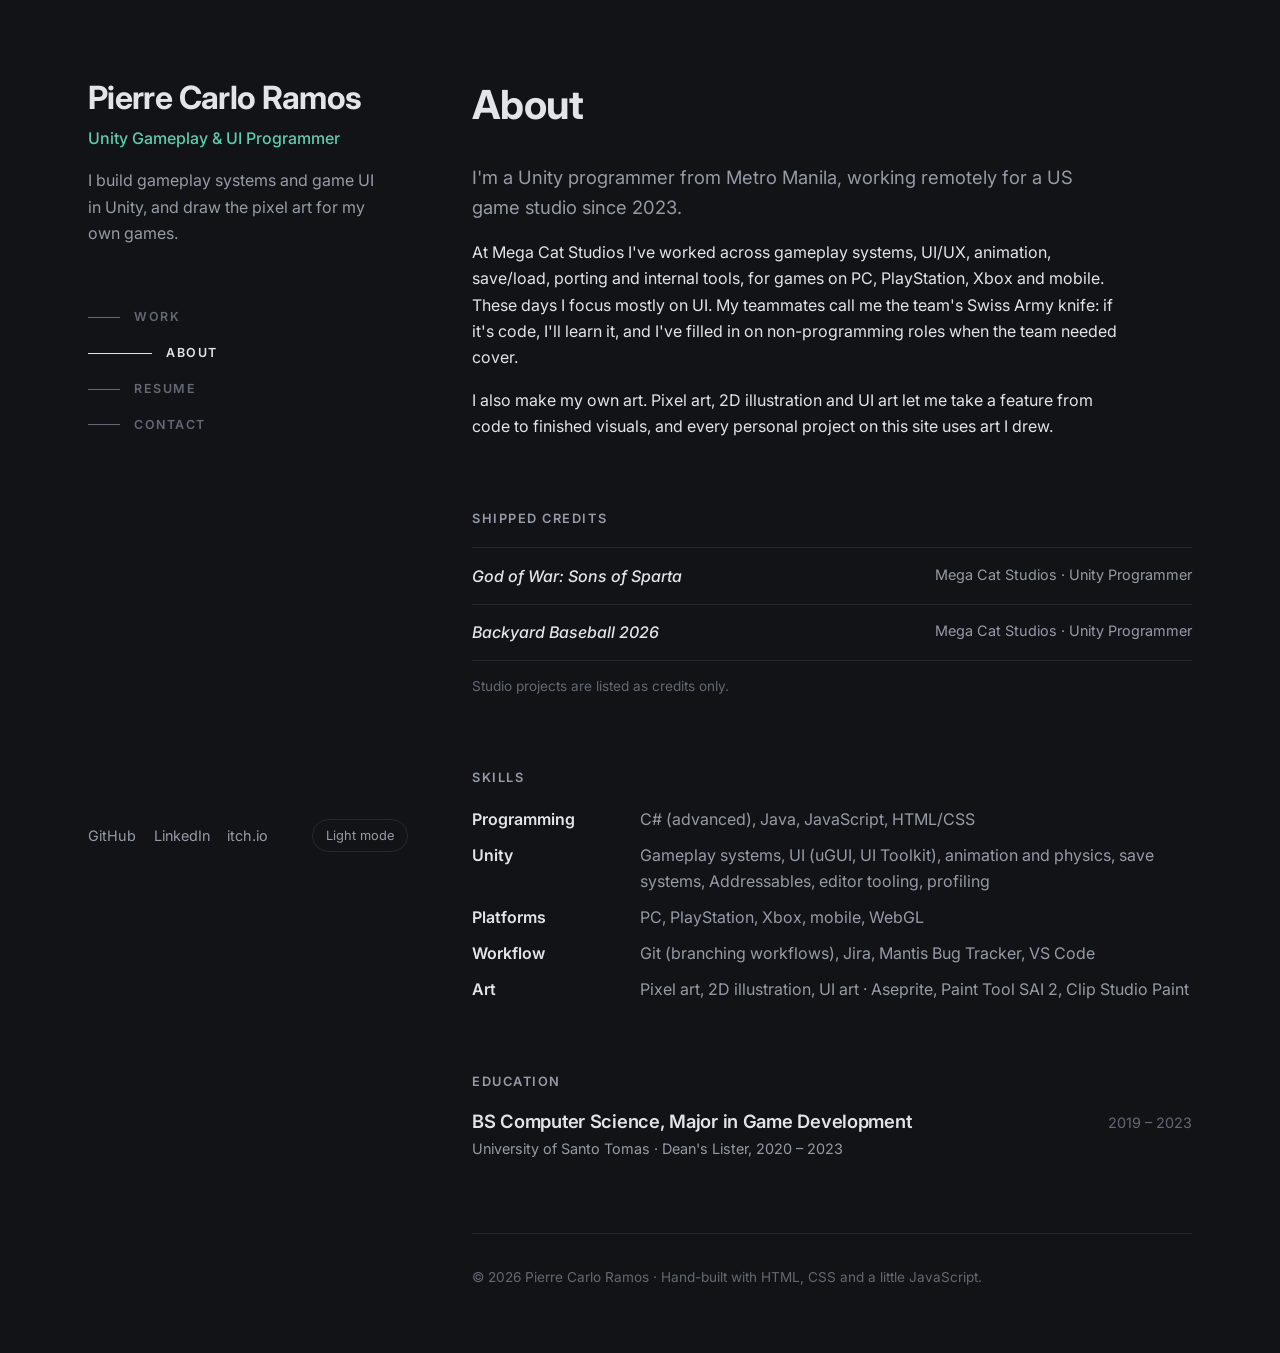
==== docs/about.html @ 0b3409e5 "Add Portfolio Site - Added Portfolio Site:     - Added pages:         - Home with intro, selected pr" ====
<!doctype html>
<html lang="en" data-theme="dark">
<head>
  <meta charset="utf-8">
  <meta name="viewport" content="width=device-width, initial-scale=1">
  <title>About · Pierre Carlo Ramos</title>
  <meta name="description" content="About Pierre Carlo Ramos: Unity programmer, shipped credits, skills and education.">
  <link rel="canonical" href="https://pierreramos.github.io/about.html">
  <meta property="og:title" content="About · Pierre Carlo Ramos">
  <meta property="og:description" content="About Pierre Carlo Ramos: Unity programmer, shipped credits, skills and education.">
  <meta property="og:type" content="website">
  <meta property="og:url" content="https://pierreramos.github.io/about.html">
  <link rel="icon" href="data:image/svg+xml,%3Csvg xmlns='http://www.w3.org/2000/svg' viewBox='0 0 32 32'%3E%3Crect width='32' height='32' rx='7' fill='%2312161c'/%3E%3Ctext x='16' y='22' font-family='Arial' font-weight='700' font-size='15' fill='%235fd0a8' text-anchor='middle'%3EPR%3C/text%3E%3C/svg%3E">
  <link rel="preconnect" href="https://fonts.googleapis.com">
  <link rel="preconnect" href="https://fonts.gstatic.com" crossorigin>
  <link rel="stylesheet" href="https://fonts.googleapis.com/css2?family=Inter:wght@400;500;600;700&display=swap">
  <link rel="stylesheet" href="css/style.css">
  <script>try { if (localStorage.getItem("theme") === "light") document.documentElement.dataset.theme = "light"; } catch (e) {}</script>
</head>
<body data-section="about.html">
<a class="skip-link" href="#content">Skip to content</a>
<div class="layout">
  <header class="sidebar">
    <a class="name" href="index.html">Pierre Carlo Ramos</a>
    <p class="role">Unity Gameplay &amp; UI Programmer</p>
    <p class="tagline">I build gameplay systems and game UI in Unity, and draw the pixel art for my own games.</p>
    <nav class="nav" aria-label="Main">
      <a href="index.html">Work</a>
      <a href="about.html">About</a>
      <a href="resume.html">Resume</a>
      <a href="contact.html">Contact</a>
    </nav>
    <div class="sidebar-footer">
      <ul class="social">
        <li><a href="https://github.com/PierreRamos">GitHub</a></li>
        <li><a href="https://www.linkedin.com/in/pierrecarloramos">LinkedIn</a></li>
        <li><a href="https://pierrymarbles.itch.io">itch.io</a></li>
      </ul>
      <button class="theme-toggle" type="button" aria-pressed="false">Light mode</button>
    </div>
  </header>
  <main id="content">
    <header class="page-head">
      <h1>About</h1>
    </header>
    <section class="prose" aria-label="Bio">
      <p class="lead">I'm a Unity programmer from Metro Manila, working remotely for a US game studio since 2023.</p>
      <p>At Mega Cat Studios I've worked across gameplay systems, UI/UX, animation, save/load, porting and internal
      tools, for games on PC, PlayStation, Xbox and mobile. These days I focus mostly on UI. My teammates call me the
      team's Swiss Army knife: if it's code, I'll learn it, and I've filled in on non-programming roles when the team
      needed cover.</p>
      <p>I also make my own art. Pixel art, 2D illustration and UI art let me take a feature from code to finished
      visuals, and every personal project on this site uses art I drew.</p>
    </section>
    <section aria-labelledby="credits">
      <h2 id="credits">Shipped credits</h2>
      <ul class="credits">
        <li><span class="title"><i>God of War: Sons of Sparta</i></span><span class="meta">Mega Cat Studios · Unity Programmer</span></li>
        <li><span class="title"><i>Backyard Baseball 2026</i></span><span class="meta">Mega Cat Studios · Unity Programmer</span></li>
      </ul>
      <p class="note">Studio projects are listed as credits only.</p>
    </section>
    <section aria-labelledby="skills">
      <h2 id="skills">Skills</h2>
      <dl class="skills">
        <dt>Programming</dt><dd>C# (advanced), Java, JavaScript, HTML/CSS</dd>
        <dt>Unity</dt><dd>Gameplay systems, UI (uGUI, UI Toolkit), animation and physics, save systems, Addressables, editor tooling, profiling</dd>
        <dt>Platforms</dt><dd>PC, PlayStation, Xbox, mobile, WebGL</dd>
        <dt>Workflow</dt><dd>Git (branching workflows), Jira, Mantis Bug Tracker, VS Code</dd>
        <dt>Art</dt><dd>Pixel art, 2D illustration, UI art · Aseprite, Paint Tool SAI 2, Clip Studio Paint</dd>
      </dl>
    </section>
    <section aria-labelledby="edu">
      <h2 id="edu">Education</h2>
      <div class="entry">
        <div class="entry-head"><h3>BS Computer Science, Major in Game Development</h3><span class="when">2019 – 2023</span></div>
        <p class="sub">University of Santo Tomas · Dean's Lister, 2020 – 2023</p>
      </div>
    </section>
    <footer class="site-footer">© 2026 Pierre Carlo Ramos · Hand-built with HTML, CSS and a little JavaScript.</footer>
  </main>
</div>
<script src="js/main.js"></script>
</body>
</html>
---- docs/css/style.css ----
:root {
  --bg: hsl(220 14% 8%);
  --surface: hsl(220 13% 12%);
  --surface-2: hsl(220 12% 16%);
  --text: hsl(220 15% 90%);
  --muted: hsl(220 9% 62%);
  --faint: hsl(220 8% 42%);
  --border: hsl(220 10% 100% / 0.09);
  --accent: hsl(162 52% 58%);
  --accent-soft: hsl(162 52% 58% / 0.12);
  --radius: 10px;
  --sidebar: 320px;
  color-scheme: dark;
}

:root[data-theme="light"] {
  --bg: hsl(40 20% 98%);
  --surface: hsl(40 14% 94%);
  --surface-2: hsl(40 10% 89%);
  --text: hsl(220 20% 14%);
  --muted: hsl(220 9% 38%);
  --faint: hsl(220 8% 55%);
  --border: hsl(220 20% 10% / 0.1);
  --accent: hsl(165 70% 28%);
  --accent-soft: hsl(165 70% 28% / 0.1);
  color-scheme: light;
}

* { box-sizing: border-box; }

html { scroll-behavior: smooth; }

body {
  margin: 0;
  background: var(--bg);
  color: var(--text);
  font: 16px/1.65 "Inter", system-ui, -apple-system, "Segoe UI", sans-serif;
  -webkit-font-smoothing: antialiased;
  transition: background-color 0.2s ease, color 0.2s ease;
}

a { color: inherit; text-decoration-color: var(--faint); text-underline-offset: 3px; }
a:hover { color: var(--accent); text-decoration-color: currentColor; }
a:focus-visible, button:focus-visible { outline: 2px solid var(--accent); outline-offset: 3px; border-radius: 4px; }

h1, h2, h3 { line-height: 1.25; letter-spacing: -0.015em; margin: 0; }
h1 { font-size: clamp(1.9rem, 4vw, 2.5rem); font-weight: 700; }
h2 { font-size: 0.8rem; font-weight: 600; letter-spacing: 0.12em; text-transform: uppercase; color: var(--muted); margin-bottom: 1.25rem; }
h3 { font-size: 1.15rem; font-weight: 600; }
p { margin: 0 0 1rem; }

.skip-link { position: absolute; left: -999px; top: 0; }
.skip-link:focus { left: 1rem; top: 1rem; background: var(--surface); padding: 0.5rem 1rem; z-index: 10; }

/* Layout */
.layout {
  display: grid;
  grid-template-columns: var(--sidebar) minmax(0, 1fr);
  gap: 4rem;
  max-width: 1200px;
  margin: 0 auto;
  padding: 0 3rem;
}

.sidebar {
  position: sticky;
  top: 0;
  height: 100vh;
  display: flex;
  flex-direction: column;
  padding: 5rem 0 3rem;
}

.sidebar .name { font-size: 2rem; font-weight: 700; letter-spacing: -0.02em; line-height: 1.15; text-decoration: none; }
.sidebar .name:hover { color: var(--text); }
.sidebar .role { color: var(--accent); font-weight: 500; margin: 0.5rem 0 1rem; }
.sidebar .tagline { color: var(--muted); max-width: 30ch; }

.nav { margin-top: 2.5rem; display: flex; flex-direction: column; gap: 0.35rem; }
.nav a {
  display: flex;
  align-items: center;
  gap: 0.9rem;
  width: max-content;
  color: var(--faint);
  font-size: 0.78rem;
  font-weight: 600;
  letter-spacing: 0.12em;
  text-transform: uppercase;
  text-decoration: none;
  padding: 0.3rem 0;
}
.nav a::before { content: ""; width: 2rem; height: 1px; background: currentColor; transition: width 0.2s ease; }
.nav a:hover, .nav a[aria-current="page"] { color: var(--text); }
.nav a:hover::before, .nav a[aria-current="page"]::before { width: 4rem; }

.sidebar-footer { margin-top: auto; display: flex; align-items: center; gap: 1.1rem; flex-wrap: wrap; }
.social { display: flex; gap: 1.1rem; list-style: none; margin: 0; padding: 0; font-size: 0.9rem; }
.social a { color: var(--muted); text-decoration: none; }
.social a:hover { color: var(--accent); }

.theme-toggle {
  margin-left: auto;
  background: none;
  border: 1px solid var(--border);
  color: var(--muted);
  border-radius: 999px;
  padding: 0.3rem 0.8rem;
  font: inherit;
  font-size: 0.8rem;
  cursor: pointer;
}
.theme-toggle:hover { color: var(--text); border-color: var(--faint); }

main { padding: 5rem 0 4rem; min-width: 0; }
main section { margin-bottom: 4.5rem; }

.lead { font-size: 1.15rem; color: var(--muted); max-width: 60ch; }
.lead strong { color: var(--text); font-weight: 500; }

/* Project rows */
.project-list { list-style: none; margin: 0; padding: 0; display: flex; flex-direction: column; gap: 0.5rem; }
.project-row {
  position: relative;
  display: grid;
  grid-template-columns: 200px minmax(0, 1fr);
  gap: 1.5rem;
  padding: 1.25rem;
  margin: 0 -1.25rem;
  border-radius: var(--radius);
  border: 1px solid transparent;
  transition: background-color 0.2s ease, border-color 0.2s ease;
}
.project-row:hover { background: var(--surface); border-color: var(--border); }
.project-row h3 a { text-decoration: none; }
.project-row h3 a::after { content: ""; position: absolute; inset: 0; border-radius: var(--radius); }
.project-row:hover h3 { color: var(--accent); }
.project-row p { color: var(--muted); font-size: 0.95rem; margin: 0.4rem 0 0.75rem; }
.project-row .kicker { font-size: 0.8rem; color: var(--faint); margin: 0 0 0.2rem; }

.tags { display: flex; flex-wrap: wrap; gap: 0.4rem; list-style: none; margin: 0; padding: 0; }
.tags li { font-size: 0.75rem; font-weight: 500; color: var(--accent); background: var(--accent-soft); padding: 0.2rem 0.65rem; border-radius: 999px; }

/* Screenshot slots: missing images fall back to a labelled placeholder (see js/main.js) */
.shot { margin: 0; aspect-ratio: 16 / 9; border-radius: 6px; overflow: hidden; background: var(--surface-2); border: 1px solid var(--border); }
.shot img { width: 100%; height: 100%; object-fit: cover; display: block; }
.shot.missing { display: flex; align-items: center; justify-content: center; text-align: center; padding: 0.5rem; }
.shot.missing img { display: none; }
.shot.missing::after { content: attr(data-file); color: var(--faint); font-size: 0.75rem; font-family: ui-monospace, Consolas, monospace; word-break: break-all; }
.project-row .shot { align-self: start; }

.gallery { display: grid; grid-template-columns: repeat(auto-fit, minmax(240px, 1fr)); gap: 1rem; }
.hero-shot { margin-bottom: 2.5rem; }

/* Credits */
.credits { list-style: none; margin: 0; padding: 0; border-top: 1px solid var(--border); }
.credits li { display: flex; justify-content: space-between; gap: 1rem; flex-wrap: wrap; padding: 0.9rem 0; border-bottom: 1px solid var(--border); }
.credits .title { font-weight: 500; }
.credits .meta { color: var(--muted); font-size: 0.9rem; }
.note { color: var(--faint); font-size: 0.85rem; margin-top: 0.9rem; }

/* Project pages */
.back { display: inline-block; color: var(--muted); font-size: 0.9rem; text-decoration: none; margin-bottom: 2rem; }
.back:hover { color: var(--accent); }
.page-head { margin-bottom: 2rem; }
.page-head .lead { margin-top: 0.75rem; }
.facts { display: grid; grid-template-columns: repeat(auto-fit, minmax(140px, 1fr)); gap: 1rem 2rem; margin: 0 0 2.5rem; padding: 1.25rem 0; border-block: 1px solid var(--border); }
.facts dt { font-size: 0.75rem; font-weight: 600; letter-spacing: 0.1em; text-transform: uppercase; color: var(--faint); }
.facts dd { margin: 0.2rem 0 0; }
.prose { max-width: 65ch; }
.prose ul { padding-left: 1.2rem; margin: 0 0 1rem; }
.prose li { margin-bottom: 0.4rem; }
.prose li::marker { color: var(--accent); }

.links { display: flex; flex-wrap: wrap; gap: 0.75rem; list-style: none; margin: 0; padding: 0; }
.button {
  display: inline-flex;
  align-items: center;
  gap: 0.4rem;
  padding: 0.55rem 1.1rem;
  border: 1px solid var(--border);
  border-radius: 999px;
  text-decoration: none;
  font-size: 0.9rem;
  font-weight: 500;
  transition: border-color 0.2s ease, color 0.2s ease, transform 0.2s ease;
}
.button:hover { border-color: var(--accent); transform: translateY(-1px); }
.button.primary { background: var(--accent); color: var(--bg); border-color: var(--accent); }
.button.primary:hover { color: var(--bg); filter: brightness(1.08); }

/* Skills, resume, contact */
.skills { display: grid; grid-template-columns: 9rem minmax(0, 1fr); gap: 0.6rem 1.5rem; margin: 0; }
.skills dt { font-weight: 600; }
.skills dd { margin: 0; color: var(--muted); }

.entry { margin-bottom: 2rem; }
.entry-head { display: flex; justify-content: space-between; align-items: baseline; gap: 1rem; flex-wrap: wrap; }
.entry-head .when { color: var(--faint); font-size: 0.9rem; white-space: nowrap; }
.entry .sub { color: var(--muted); font-size: 0.9rem; margin: 0.15rem 0 0.5rem; }
.entry ul { padding-left: 1.2rem; margin: 0.5rem 0 0; color: var(--muted); }
.entry li { margin-bottom: 0.35rem; }
.entry li::marker { color: var(--accent); }

.contact-list { list-style: none; margin: 0 0 2rem; padding: 0; border-top: 1px solid var(--border); }
.contact-list li { display: grid; grid-template-columns: 8rem minmax(0, 1fr); gap: 1rem; padding: 1rem 0; border-bottom: 1px solid var(--border); }
.contact-list .label { color: var(--faint); font-size: 0.85rem; font-weight: 600; letter-spacing: 0.08em; text-transform: uppercase; }
.contact-list a { overflow-wrap: anywhere; }

.site-footer { color: var(--faint); font-size: 0.85rem; padding-top: 2rem; border-top: 1px solid var(--border); }

/* Phones and small tablets: sidebar becomes a header */
@media (max-width: 900px) {
  .layout { grid-template-columns: minmax(0, 1fr); gap: 0; padding: 0 1rem; }
  .sidebar { position: static; height: auto; padding: 3rem 0 1rem; }
  .nav { flex-direction: row; flex-wrap: wrap; gap: 0.5rem 1.25rem; margin-top: 1.5rem; }
  .nav a::before { display: none; }
  .nav a[aria-current="page"] { color: var(--accent); }
  .sidebar-footer { margin-top: 1.5rem; }
  main { padding-top: 2rem; }
  .project-row { grid-template-columns: minmax(0, 1fr); gap: 0.9rem; margin: 0; padding: 1rem 0; }
  .project-row:hover { background: none; border-color: transparent; }
  .skills { grid-template-columns: minmax(0, 1fr); gap: 0.1rem; }
  .skills dd { margin-bottom: 0.8rem; }
  .contact-list li { grid-template-columns: minmax(0, 1fr); gap: 0.2rem; }
}

@media (prefers-reduced-motion: reduce) {
  *, *::before, *::after { transition: none !important; scroll-behavior: auto !important; }
}

@media print {
  .sidebar, .site-footer, .no-print { display: none !important; }
  .layout { display: block; padding: 0; }
  main { padding: 0; }
}

.sr-only { position: absolute; width: 1px; height: 1px; padding: 0; margin: -1px; overflow: hidden; clip: rect(0 0 0 0); white-space: nowrap; border: 0; }
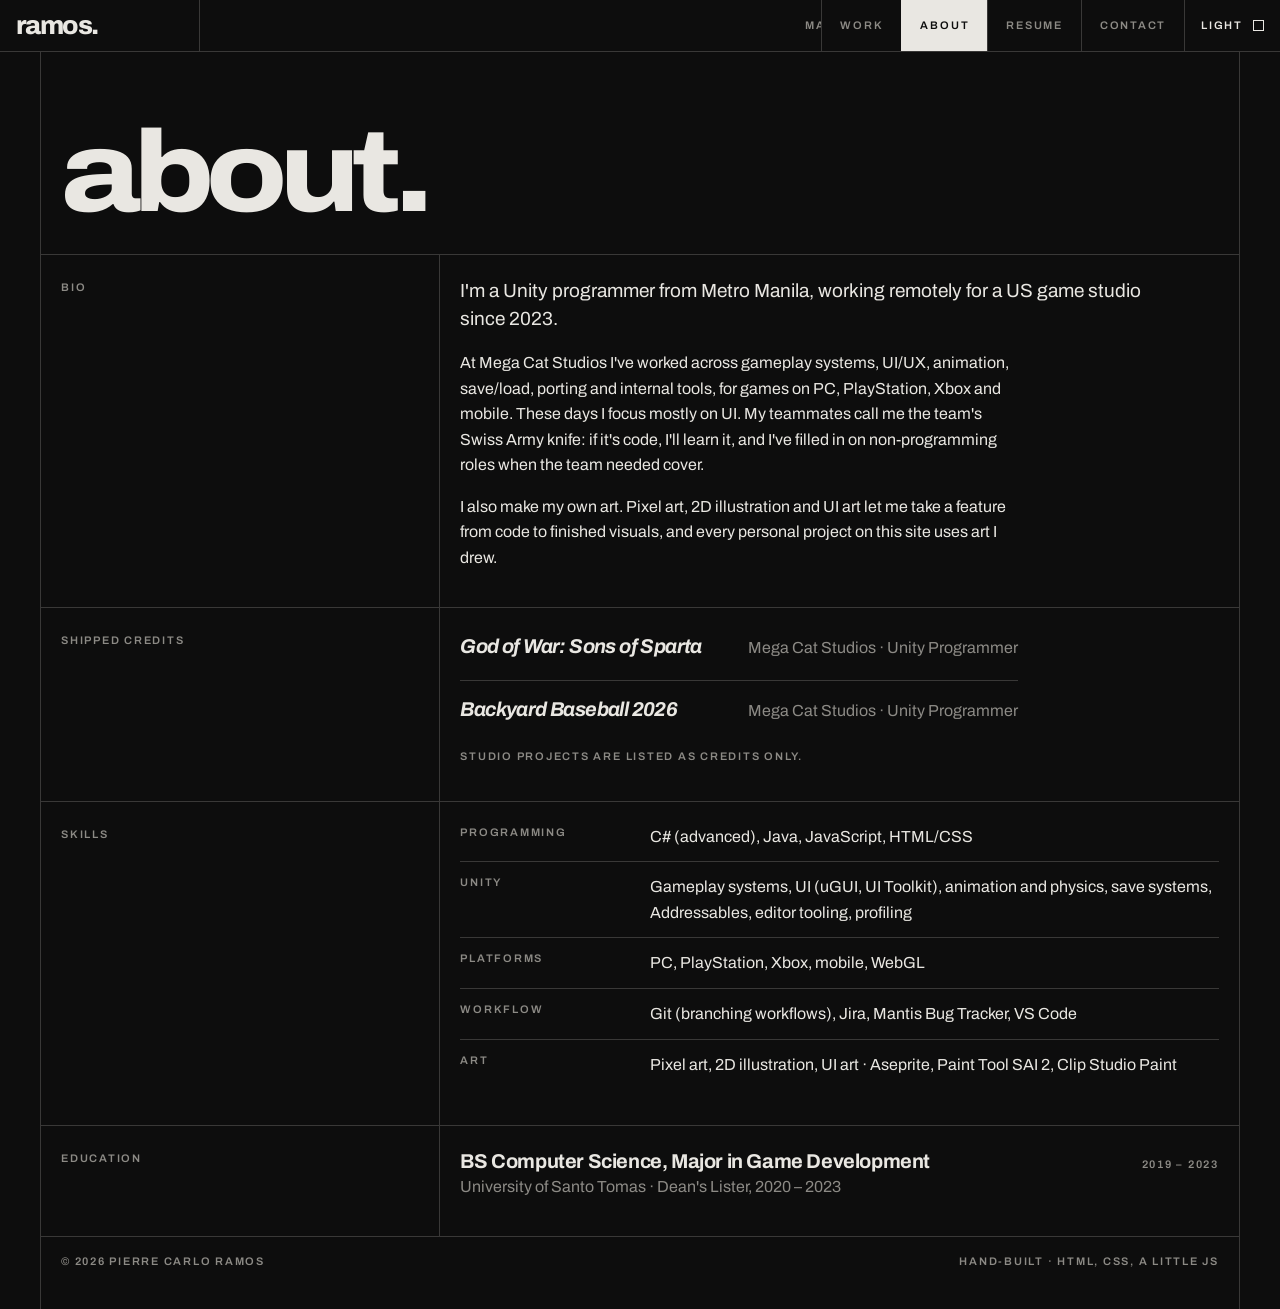
==== commit 53cf39d0: "Redesign Site With Ruled Grid Layout - Updated Site Design:     - Replaced the sidebar with a sticky" ====
--- a/docs/about.html
+++ b/docs/about.html
@@ -10,76 +10,56 @@
   <meta property="og:description" content="About Pierre Carlo Ramos: Unity programmer, shipped credits, skills and education.">
   <meta property="og:type" content="website">
   <meta property="og:url" content="https://pierreramos.github.io/about.html">
-  <link rel="icon" href="data:image/svg+xml,%3Csvg xmlns='http://www.w3.org/2000/svg' viewBox='0 0 32 32'%3E%3Crect width='32' height='32' rx='7' fill='%2312161c'/%3E%3Ctext x='16' y='22' font-family='Arial' font-weight='700' font-size='15' fill='%235fd0a8' text-anchor='middle'%3EPR%3C/text%3E%3C/svg%3E">
+  <link rel="icon" href="data:image/svg+xml,%3Csvg xmlns='http://www.w3.org/2000/svg' viewBox='0 0 32 32'%3E%3Crect width='32' height='32' fill='%230d0d0d'/%3E%3Ctext x='16' y='23' font-family='Arial' font-weight='900' font-size='20' fill='%23e9e7e2' text-anchor='middle'%3Er.%3C/text%3E%3C/svg%3E">
   <link rel="preconnect" href="https://fonts.googleapis.com">
   <link rel="preconnect" href="https://fonts.gstatic.com" crossorigin>
-  <link rel="stylesheet" href="https://fonts.googleapis.com/css2?family=Inter:wght@400;500;600;700&display=swap">
+  <link rel="stylesheet" href="https://fonts.googleapis.com/css2?family=Archivo:wdth,wght@62..125,400..900&display=swap">
   <link rel="stylesheet" href="css/style.css">
   <script>try { if (localStorage.getItem("theme") === "light") document.documentElement.dataset.theme = "light"; } catch (e) {}</script>
 </head>
 <body data-section="about.html">
 <a class="skip-link" href="#content">Skip to content</a>
-<div class="layout">
-  <header class="sidebar">
-    <a class="name" href="index.html">Pierre Carlo Ramos</a>
-    <p class="role">Unity Gameplay &amp; UI Programmer</p>
-    <p class="tagline">I build gameplay systems and game UI in Unity, and draw the pixel art for my own games.</p>
-    <nav class="nav" aria-label="Main">
-      <a href="index.html">Work</a>
-      <a href="about.html">About</a>
-      <a href="resume.html">Resume</a>
-      <a href="contact.html">Contact</a>
-    </nav>
-    <div class="sidebar-footer">
-      <ul class="social">
-        <li><a href="https://github.com/PierreRamos">GitHub</a></li>
-        <li><a href="https://www.linkedin.com/in/pierrecarloramos">LinkedIn</a></li>
-        <li><a href="https://pierrymarbles.itch.io">itch.io</a></li>
-      </ul>
-      <button class="theme-toggle" type="button" aria-pressed="false">Light mode</button>
-    </div>
-  </header>
-  <main id="content">
+<header class="bar">
+  <a class="logo" href="index.html" aria-label="Pierre Carlo Ramos, home">ramos.</a>
+  <div class="ticker cap" aria-hidden="true"><span>Manila <b class="clock">--:--:--</b> PHT &nbsp;/&nbsp; Unity &nbsp;/&nbsp; C# &nbsp;/&nbsp; Gameplay systems &nbsp;/&nbsp; Game UI &nbsp;/&nbsp; Save systems &nbsp;/&nbsp; Pixel art &nbsp;/&nbsp; PC · PlayStation · Xbox · Mobile</span></div>
+  <nav class="nav cap" id="nav" aria-label="Main">
+    <a href="index.html">Work</a>
+    <a href="about.html">About</a>
+    <a href="resume.html">Resume</a>
+    <a href="contact.html">Contact</a>
+  </nav>
+  <button class="theme-toggle cap" type="button" aria-pressed="false"><span>Light</span><i aria-hidden="true"></i></button>
+  <button class="menu-toggle" type="button" aria-expanded="false" aria-controls="nav" aria-label="Menu"><b></b><b></b><b></b></button>
+</header>
+<main id="content" class="frame">
     <header class="page-head">
-      <h1>About</h1>
+      <h1>about.</h1>
     </header>
-    <section class="prose" aria-label="Bio">
-      <p class="lead">I'm a Unity programmer from Metro Manila, working remotely for a US game studio since 2023.</p>
+    <section class="block"><h2>Bio</h2><div class="body"><p class="lead">I'm a Unity programmer from Metro Manila, working remotely for a US game studio since 2023.</p>
       <p>At Mega Cat Studios I've worked across gameplay systems, UI/UX, animation, save/load, porting and internal
       tools, for games on PC, PlayStation, Xbox and mobile. These days I focus mostly on UI. My teammates call me the
       team's Swiss Army knife: if it's code, I'll learn it, and I've filled in on non-programming roles when the team
       needed cover.</p>
       <p>I also make my own art. Pixel art, 2D illustration and UI art let me take a feature from code to finished
-      visuals, and every personal project on this site uses art I drew.</p>
-    </section>
-    <section aria-labelledby="credits">
-      <h2 id="credits">Shipped credits</h2>
-      <ul class="credits">
+      visuals, and every personal project on this site uses art I drew.</p></div></section>
+    <section class="block" aria-labelledby="credits"><h2 id="credits">Shipped credits</h2><div class="body"><ul class="credits">
         <li><span class="title"><i>God of War: Sons of Sparta</i></span><span class="meta">Mega Cat Studios · Unity Programmer</span></li>
         <li><span class="title"><i>Backyard Baseball 2026</i></span><span class="meta">Mega Cat Studios · Unity Programmer</span></li>
       </ul>
-      <p class="note">Studio projects are listed as credits only.</p>
-    </section>
-    <section aria-labelledby="skills">
-      <h2 id="skills">Skills</h2>
-      <dl class="skills">
+      <p class="note">Studio projects are listed as credits only.</p></div></section>
+    <section class="block" aria-labelledby="skills"><h2 id="skills">Skills</h2><div class="body"><dl class="skills">
         <dt>Programming</dt><dd>C# (advanced), Java, JavaScript, HTML/CSS</dd>
         <dt>Unity</dt><dd>Gameplay systems, UI (uGUI, UI Toolkit), animation and physics, save systems, Addressables, editor tooling, profiling</dd>
         <dt>Platforms</dt><dd>PC, PlayStation, Xbox, mobile, WebGL</dd>
         <dt>Workflow</dt><dd>Git (branching workflows), Jira, Mantis Bug Tracker, VS Code</dd>
         <dt>Art</dt><dd>Pixel art, 2D illustration, UI art · Aseprite, Paint Tool SAI 2, Clip Studio Paint</dd>
-      </dl>
-    </section>
-    <section aria-labelledby="edu">
-      <h2 id="edu">Education</h2>
-      <div class="entry">
+      </dl></div></section>
+    <section class="block" aria-labelledby="edu"><h2 id="edu">Education</h2><div class="body"><div class="entry">
         <div class="entry-head"><h3>BS Computer Science, Major in Game Development</h3><span class="when">2019 – 2023</span></div>
         <p class="sub">University of Santo Tomas · Dean's Lister, 2020 – 2023</p>
-      </div>
-    </section>
-    <footer class="site-footer">© 2026 Pierre Carlo Ramos · Hand-built with HTML, CSS and a little JavaScript.</footer>
+      </div></div></section>
+  <footer class="foot cap"><span>© 2026 Pierre Carlo Ramos</span><span>Hand-built · HTML, CSS, a little JS</span></footer>
   </main>
-</div>
 <script src="js/main.js"></script>
 </body>
 </html>
--- a/docs/css/style.css
+++ b/docs/css/style.css
@@ -1,238 +1,219 @@
+/* Ruled-grid theme: black, white and grays. Dark is the default; light is set on [data-theme="light"]. */
 :root {
-  --bg: hsl(220 14% 8%);
-  --surface: hsl(220 13% 12%);
-  --surface-2: hsl(220 12% 16%);
-  --text: hsl(220 15% 90%);
-  --muted: hsl(220 9% 62%);
-  --faint: hsl(220 8% 42%);
-  --border: hsl(220 10% 100% / 0.09);
-  --accent: hsl(162 52% 58%);
-  --accent-soft: hsl(162 52% 58% / 0.12);
-  --radius: 10px;
-  --sidebar: 320px;
+  --bg: #0d0d0d;
+  --ink: #e9e7e2;
+  --dim: #8c8a85;
+  --line: rgba(233, 231, 226, 0.2);
+  --ph: #151515;
+  --font: "Archivo", system-ui, sans-serif;
+  --pad: 20px;
+  --max: 1200px;
+  --bar: 52px;
   color-scheme: dark;
 }
-
-:root[data-theme="light"] {
-  --bg: hsl(40 20% 98%);
-  --surface: hsl(40 14% 94%);
-  --surface-2: hsl(40 10% 89%);
-  --text: hsl(220 20% 14%);
-  --muted: hsl(220 9% 38%);
-  --faint: hsl(220 8% 55%);
-  --border: hsl(220 20% 10% / 0.1);
-  --accent: hsl(165 70% 28%);
-  --accent-soft: hsl(165 70% 28% / 0.1);
+[data-theme="light"] {
+  --bg: #e9e7e2;
+  --ink: #111111;
+  --dim: #5e5c58;
+  --line: rgba(17, 17, 17, 0.22);
+  --ph: #dbd8d1;
   color-scheme: light;
 }
 
-* { box-sizing: border-box; }
-
-html { scroll-behavior: smooth; }
-
-body {
-  margin: 0;
-  background: var(--bg);
-  color: var(--text);
-  font: 16px/1.65 "Inter", system-ui, -apple-system, "Segoe UI", sans-serif;
-  -webkit-font-smoothing: antialiased;
-  transition: background-color 0.2s ease, color 0.2s ease;
-}
-
-a { color: inherit; text-decoration-color: var(--faint); text-underline-offset: 3px; }
-a:hover { color: var(--accent); text-decoration-color: currentColor; }
-a:focus-visible, button:focus-visible { outline: 2px solid var(--accent); outline-offset: 3px; border-radius: 4px; }
-
-h1, h2, h3 { line-height: 1.25; letter-spacing: -0.015em; margin: 0; }
-h1 { font-size: clamp(1.9rem, 4vw, 2.5rem); font-weight: 700; }
-h2 { font-size: 0.8rem; font-weight: 600; letter-spacing: 0.12em; text-transform: uppercase; color: var(--muted); margin-bottom: 1.25rem; }
-h3 { font-size: 1.15rem; font-weight: 600; }
-p { margin: 0 0 1rem; }
-
+* { box-sizing: border-box; margin: 0; }
+html { background: var(--bg); color: var(--ink); -webkit-text-size-adjust: 100%; transition: background 0.35s, color 0.35s; }
+body { font: 400 16px/1.6 var(--font); }
+a { color: inherit; }
+img { display: block; max-width: 100%; }
+ul { padding-left: 1.1em; }
+::selection { background: var(--ink); color: var(--bg); }
+:focus-visible { outline: 2px solid var(--ink); outline-offset: 2px; }
+
+.sr-only { position: absolute; width: 1px; height: 1px; padding: 0; margin: -1px; overflow: hidden; clip: rect(0 0 0 0); white-space: nowrap; border: 0; }
 .skip-link { position: absolute; left: -999px; top: 0; }
-.skip-link:focus { left: 1rem; top: 1rem; background: var(--surface); padding: 0.5rem 1rem; z-index: 10; }
-
-/* Layout */
-.layout {
-  display: grid;
-  grid-template-columns: var(--sidebar) minmax(0, 1fr);
-  gap: 4rem;
-  max-width: 1200px;
-  margin: 0 auto;
-  padding: 0 3rem;
-}
-
-.sidebar {
-  position: sticky;
-  top: 0;
-  height: 100vh;
-  display: flex;
-  flex-direction: column;
-  padding: 5rem 0 3rem;
-}
-
-.sidebar .name { font-size: 2rem; font-weight: 700; letter-spacing: -0.02em; line-height: 1.15; text-decoration: none; }
-.sidebar .name:hover { color: var(--text); }
-.sidebar .role { color: var(--accent); font-weight: 500; margin: 0.5rem 0 1rem; }
-.sidebar .tagline { color: var(--muted); max-width: 30ch; }
-
-.nav { margin-top: 2.5rem; display: flex; flex-direction: column; gap: 0.35rem; }
-.nav a {
-  display: flex;
-  align-items: center;
-  gap: 0.9rem;
-  width: max-content;
-  color: var(--faint);
-  font-size: 0.78rem;
-  font-weight: 600;
-  letter-spacing: 0.12em;
-  text-transform: uppercase;
-  text-decoration: none;
-  padding: 0.3rem 0;
-}
-.nav a::before { content: ""; width: 2rem; height: 1px; background: currentColor; transition: width 0.2s ease; }
-.nav a:hover, .nav a[aria-current="page"] { color: var(--text); }
-.nav a:hover::before, .nav a[aria-current="page"]::before { width: 4rem; }
-
-.sidebar-footer { margin-top: auto; display: flex; align-items: center; gap: 1.1rem; flex-wrap: wrap; }
-.social { display: flex; gap: 1.1rem; list-style: none; margin: 0; padding: 0; font-size: 0.9rem; }
-.social a { color: var(--muted); text-decoration: none; }
-.social a:hover { color: var(--accent); }
-
-.theme-toggle {
-  margin-left: auto;
-  background: none;
-  border: 1px solid var(--border);
-  color: var(--muted);
-  border-radius: 999px;
-  padding: 0.3rem 0.8rem;
-  font: inherit;
-  font-size: 0.8rem;
-  cursor: pointer;
-}
-.theme-toggle:hover { color: var(--text); border-color: var(--faint); }
-
-main { padding: 5rem 0 4rem; min-width: 0; }
-main section { margin-bottom: 4.5rem; }
-
-.lead { font-size: 1.15rem; color: var(--muted); max-width: 60ch; }
-.lead strong { color: var(--text); font-weight: 500; }
-
-/* Project rows */
-.project-list { list-style: none; margin: 0; padding: 0; display: flex; flex-direction: column; gap: 0.5rem; }
-.project-row {
-  position: relative;
-  display: grid;
-  grid-template-columns: 200px minmax(0, 1fr);
-  gap: 1.5rem;
-  padding: 1.25rem;
-  margin: 0 -1.25rem;
-  border-radius: var(--radius);
-  border: 1px solid transparent;
-  transition: background-color 0.2s ease, border-color 0.2s ease;
-}
-.project-row:hover { background: var(--surface); border-color: var(--border); }
-.project-row h3 a { text-decoration: none; }
-.project-row h3 a::after { content: ""; position: absolute; inset: 0; border-radius: var(--radius); }
-.project-row:hover h3 { color: var(--accent); }
-.project-row p { color: var(--muted); font-size: 0.95rem; margin: 0.4rem 0 0.75rem; }
-.project-row .kicker { font-size: 0.8rem; color: var(--faint); margin: 0 0 0.2rem; }
-
-.tags { display: flex; flex-wrap: wrap; gap: 0.4rem; list-style: none; margin: 0; padding: 0; }
-.tags li { font-size: 0.75rem; font-weight: 500; color: var(--accent); background: var(--accent-soft); padding: 0.2rem 0.65rem; border-radius: 999px; }
-
-/* Screenshot slots: missing images fall back to a labelled placeholder (see js/main.js) */
-.shot { margin: 0; aspect-ratio: 16 / 9; border-radius: 6px; overflow: hidden; background: var(--surface-2); border: 1px solid var(--border); }
-.shot img { width: 100%; height: 100%; object-fit: cover; display: block; }
-.shot.missing { display: flex; align-items: center; justify-content: center; text-align: center; padding: 0.5rem; }
+.skip-link:focus { left: 1rem; top: 1rem; background: var(--ink); color: var(--bg); padding: 0.5rem 1rem; z-index: 50; }
+
+/* Type */
+.cap, .note, .when, .back, .button, .label, .block > h2, dl dt {
+  font-size: 11px; font-weight: 600; letter-spacing: 0.16em; text-transform: uppercase; line-height: 1.5;
+}
+.big, .page-head h1 { font-weight: 800; letter-spacing: -0.065em; line-height: 0.85; font-stretch: 112%; }
+
+/* Top bar */
+.bar {
+  position: sticky; top: 0; z-index: 20; display: grid; grid-template-columns: 200px minmax(0, 1fr) auto auto;
+  height: var(--bar); background: var(--bg); border-bottom: 1px solid var(--line); transition: background 0.35s;
+}
+.bar > * { display: flex; align-items: center; padding: 0 16px; border-right: 1px solid var(--line); }
+.logo { font-size: 26px; font-weight: 800; letter-spacing: -0.06em; text-decoration: none; }
+.ticker { overflow: hidden; white-space: nowrap; color: var(--dim); }
+.ticker span { display: inline-block; padding-left: 100%; animation: tick 32s linear infinite; }
+.ticker b { color: var(--ink); font-weight: 600; }
+.nav { padding: 0; }
+.nav a { height: 100%; display: flex; align-items: center; padding: 0 18px; text-decoration: none; color: var(--dim); border-left: 1px solid var(--line); }
+.nav a:first-child { border-left: 0; }
+.nav a:hover { color: var(--ink); }
+.nav a[aria-current="page"] { background: var(--ink); color: var(--bg); }
+.theme-toggle { gap: 10px; background: none; border: 0; border-right: 0; color: inherit; cursor: pointer; font-family: inherit; }
+.theme-toggle i { width: 11px; height: 11px; border: 1px solid currentColor; }
+[data-theme="light"] .theme-toggle i { background: currentColor; }
+.menu-toggle { display: none; }
+@keyframes tick { to { transform: translateX(-100%); } }
+
+/* Frame: every top-level block is a ruled row */
+.frame { max-width: var(--max); margin: 0 auto; border-left: 1px solid var(--line); border-right: 1px solid var(--line); }
+.frame > * { border-bottom: 1px solid var(--line); }
+.frame > p { padding: 20px var(--pad); }
+.row { display: grid; gap: 1px; background: var(--line); }
+.row > * { background: var(--bg); transition: background 0.35s; }
+
+/* Screenshots: grayscale until hovered; missing ones show a dither field with scanlines */
+.shot { position: relative; margin: 0; aspect-ratio: 16 / 9; overflow: hidden; background: var(--ph); }
+.shot img { width: 100%; height: 100%; object-fit: cover; filter: grayscale(1) contrast(1.05); transition: filter 0.5s; }
+@media (hover: hover) { .shot:hover img, a:hover .shot img, a:focus-visible .shot img { filter: none; } }
+@media (hover: none) { .shot img { filter: none; } }
 .shot.missing img { display: none; }
-.shot.missing::after { content: attr(data-file); color: var(--faint); font-size: 0.75rem; font-family: ui-monospace, Consolas, monospace; word-break: break-all; }
-.project-row .shot { align-self: start; }
-
-.gallery { display: grid; grid-template-columns: repeat(auto-fit, minmax(240px, 1fr)); gap: 1rem; }
-.hero-shot { margin-bottom: 2.5rem; }
-
-/* Credits */
-.credits { list-style: none; margin: 0; padding: 0; border-top: 1px solid var(--border); }
-.credits li { display: flex; justify-content: space-between; gap: 1rem; flex-wrap: wrap; padding: 0.9rem 0; border-bottom: 1px solid var(--border); }
-.credits .title { font-weight: 500; }
-.credits .meta { color: var(--muted); font-size: 0.9rem; }
-.note { color: var(--faint); font-size: 0.85rem; margin-top: 0.9rem; }
-
-/* Project pages */
-.back { display: inline-block; color: var(--muted); font-size: 0.9rem; text-decoration: none; margin-bottom: 2rem; }
-.back:hover { color: var(--accent); }
-.page-head { margin-bottom: 2rem; }
-.page-head .lead { margin-top: 0.75rem; }
-.facts { display: grid; grid-template-columns: repeat(auto-fit, minmax(140px, 1fr)); gap: 1rem 2rem; margin: 0 0 2.5rem; padding: 1.25rem 0; border-block: 1px solid var(--border); }
-.facts dt { font-size: 0.75rem; font-weight: 600; letter-spacing: 0.1em; text-transform: uppercase; color: var(--faint); }
-.facts dd { margin: 0.2rem 0 0; }
-.prose { max-width: 65ch; }
-.prose ul { padding-left: 1.2rem; margin: 0 0 1rem; }
-.prose li { margin-bottom: 0.4rem; }
-.prose li::marker { color: var(--accent); }
-
-.links { display: flex; flex-wrap: wrap; gap: 0.75rem; list-style: none; margin: 0; padding: 0; }
-.button {
-  display: inline-flex;
-  align-items: center;
-  gap: 0.4rem;
-  padding: 0.55rem 1.1rem;
-  border: 1px solid var(--border);
-  border-radius: 999px;
-  text-decoration: none;
-  font-size: 0.9rem;
-  font-weight: 500;
-  transition: border-color 0.2s ease, color 0.2s ease, transform 0.2s ease;
-}
-.button:hover { border-color: var(--accent); transform: translateY(-1px); }
-.button.primary { background: var(--accent); color: var(--bg); border-color: var(--accent); }
-.button.primary:hover { color: var(--bg); filter: brightness(1.08); }
-
-/* Skills, resume, contact */
-.skills { display: grid; grid-template-columns: 9rem minmax(0, 1fr); gap: 0.6rem 1.5rem; margin: 0; }
-.skills dt { font-weight: 600; }
-.skills dd { margin: 0; color: var(--muted); }
-
-.entry { margin-bottom: 2rem; }
-.entry-head { display: flex; justify-content: space-between; align-items: baseline; gap: 1rem; flex-wrap: wrap; }
-.entry-head .when { color: var(--faint); font-size: 0.9rem; white-space: nowrap; }
-.entry .sub { color: var(--muted); font-size: 0.9rem; margin: 0.15rem 0 0.5rem; }
-.entry ul { padding-left: 1.2rem; margin: 0.5rem 0 0; color: var(--muted); }
-.entry li { margin-bottom: 0.35rem; }
-.entry li::marker { color: var(--accent); }
-
-.contact-list { list-style: none; margin: 0 0 2rem; padding: 0; border-top: 1px solid var(--border); }
-.contact-list li { display: grid; grid-template-columns: 8rem minmax(0, 1fr); gap: 1rem; padding: 1rem 0; border-bottom: 1px solid var(--border); }
-.contact-list .label { color: var(--faint); font-size: 0.85rem; font-weight: 600; letter-spacing: 0.08em; text-transform: uppercase; }
-.contact-list a { overflow-wrap: anywhere; }
-
-.site-footer { color: var(--faint); font-size: 0.85rem; padding-top: 2rem; border-top: 1px solid var(--border); }
-
-/* Phones and small tablets: sidebar becomes a header */
-@media (max-width: 900px) {
-  .layout { grid-template-columns: minmax(0, 1fr); gap: 0; padding: 0 1rem; }
-  .sidebar { position: static; height: auto; padding: 3rem 0 1rem; }
-  .nav { flex-direction: row; flex-wrap: wrap; gap: 0.5rem 1.25rem; margin-top: 1.5rem; }
-  .nav a::before { display: none; }
-  .nav a[aria-current="page"] { color: var(--accent); }
-  .sidebar-footer { margin-top: 1.5rem; }
-  main { padding-top: 2rem; }
-  .project-row { grid-template-columns: minmax(0, 1fr); gap: 0.9rem; margin: 0; padding: 1rem 0; }
-  .project-row:hover { background: none; border-color: transparent; }
-  .skills { grid-template-columns: minmax(0, 1fr); gap: 0.1rem; }
-  .skills dd { margin-bottom: 0.8rem; }
-  .contact-list li { grid-template-columns: minmax(0, 1fr); gap: 0.2rem; }
-}
+.shot canvas { position: absolute; inset: 0; width: 100%; height: 100%; image-rendering: pixelated; }
+.shot.missing::before {
+  content: ""; position: absolute; inset: 0; z-index: 1; pointer-events: none;
+  background: linear-gradient(160deg, transparent 35%, rgba(0, 0, 0, 0.3)),
+              repeating-linear-gradient(0deg, var(--ph) 0 1px, transparent 1px 4px);
+  opacity: 0.85;
+}
+.shot.missing::after {
+  content: attr(data-file); position: absolute; left: 12px; bottom: 10px; z-index: 2; color: var(--dim);
+  font-size: 11px; font-weight: 600; letter-spacing: 0.16em; text-transform: uppercase;
+}
+
+/* Inner pages */
+.back { display: block; padding: 14px var(--pad); text-decoration: none; color: var(--dim); }
+.back:hover { color: var(--ink); }
+.page-head { padding: 72px var(--pad) 32px; }
+.page-head .note { color: var(--dim); margin-bottom: 14px; }
+.page-head h1 { font-size: clamp(52px, 9vw, 128px); }
+.page-head .lead { max-width: 52ch; margin-top: 28px; font-size: 19px; line-height: 1.5; }
+.hero-shot { border-bottom: 1px solid var(--line); }
+
+dl.facts { display: grid; grid-template-columns: repeat(auto-fit, minmax(170px, 1fr)); gap: 1px; background: var(--line); }
+dl.facts > div { padding: 18px var(--pad) 20px; background: var(--bg); transition: background 0.35s; }
+dl.facts dt { color: var(--dim); }
+dl.facts dd { margin-top: 6px; font-size: 20px; font-weight: 700; letter-spacing: -0.03em; line-height: 1.2; }
+
+.block { display: grid; grid-template-columns: minmax(0, 1fr) minmax(0, 2fr); }
+.block > h2 { padding: 24px var(--pad); border-right: 1px solid var(--line); color: var(--dim); }
+.block > .body { padding: 22px var(--pad) 36px; }
+.body > * + * { margin-top: 1em; }
+.body p, .body > ul { max-width: 62ch; }
+.body li + li { margin-top: 0.4em; }
+.body .lead { font-size: 19px; line-height: 1.5; }
+
+.entry + .entry { border-top: 1px solid var(--line); padding-top: 22px; margin-top: 22px; }
+.entry-head { display: flex; justify-content: space-between; align-items: baseline; gap: 16px; }
+.entry h3 { font-size: 20px; font-weight: 700; letter-spacing: -0.02em; line-height: 1.3; }
+.entry .when { color: var(--dim); white-space: nowrap; }
+.entry .sub { color: var(--dim); }
+.entry ul { margin-top: 10px; }
+
+dl.skills { display: grid; grid-template-columns: minmax(110px, 1fr) 3fr; }
+dl.skills dt, dl.skills dd { padding: 12px 0; border-top: 1px solid var(--line); }
+dl.skills dt { color: var(--dim); padding-right: 16px; }
+dl.skills dt:first-of-type, dl.skills dt:first-of-type + dd { border-top: 0; padding-top: 0; }
+
+.credits { list-style: none; padding: 0; }
+.credits li { display: flex; justify-content: space-between; align-items: baseline; gap: 16px; padding: 12px 0; border-top: 1px solid var(--line); }
+.credits li:first-child { border-top: 0; padding-top: 0; }
+.credits .title { font-size: 20px; font-weight: 700; letter-spacing: -0.03em; }
+.credits .meta, .note { color: var(--dim); }
+
+.links { list-style: none; padding: 0; display: flex; flex-wrap: wrap; gap: 10px; }
+.button { display: inline-flex; align-items: center; padding: 14px 20px; border: 1px solid var(--line); text-decoration: none; transition: background 0.2s, color 0.2s; }
+.button:hover, .button.primary { background: var(--ink); color: var(--bg); border-color: var(--ink); }
+.button.primary:hover { background: transparent; color: var(--ink); }
+
+.gallery { display: grid; grid-template-columns: 1fr 1fr; gap: 12px; }
+
+.contact-list { list-style: none; padding: 0; }
+.contact-list li { display: grid; grid-template-columns: 180px 1fr; gap: 16px; padding: 18px var(--pad); border-top: 1px solid var(--line); font-size: 18px; }
+.contact-list li:first-child { border-top: 0; }
+.contact-list .label { color: var(--dim); padding-top: 4px; }
+
+/* Home */
+.hero-media { grid-template-columns: 2fr 1fr; }
+.hero-media .shot { aspect-ratio: auto; height: min(52vh, 460px); }
+.hero-name { grid-template-columns: 1.6fr 0.8fr 0.6fr; }
+.hero-name h1 { font-size: clamp(88px, 17vw, 230px); padding: 28px var(--pad) 18px; }
+.roles { display: flex; flex-direction: column; justify-content: flex-end; padding: var(--pad); font-size: 18px; line-height: 1.35; }
+.mark { display: grid; place-items: center; padding: var(--pad); }
+.mark svg { width: 70%; max-width: 110px; }
+.section-head { padding: 64px var(--pad) 16px; }
+.section-head h2 { font-size: clamp(60px, 10vw, 128px); }
+.bio { grid-template-columns: 1fr 2fr; }
+.bio > p { padding: 24px var(--pad) 40px; max-width: 46ch; box-sizing: content-box; }
+.bio dl.facts { grid-template-columns: 1fr 1fr; }
+.bio dl.facts dd { font-size: 34px; font-weight: 800; letter-spacing: -0.04em; line-height: 1.1; }
+
+.works { grid-template-columns: 1fr 1fr; }
+.work { display: grid; grid-template-rows: auto auto 1fr; text-decoration: none; transition: background 0.3s, color 0.3s; }
+.work header { display: flex; justify-content: space-between; gap: 12px; padding: 14px var(--pad); }
+.work .shot { margin: 0 var(--pad); }
+.work footer { padding: 18px var(--pad) 24px; }
+.work h3 { font-size: 34px; font-weight: 800; letter-spacing: -0.045em; line-height: 1; margin-bottom: 8px; }
+.work p { color: var(--dim); max-width: 44ch; transition: color 0.3s; }
+.work:hover, .work:focus-visible { background: var(--ink); color: var(--bg); }
+.work:hover p, .work:focus-visible p { color: var(--bg); }
+
+.marquee { display: block; overflow: hidden; white-space: nowrap; padding: 12px 0; color: var(--dim); text-decoration: none; }
+.marquee:hover { color: var(--ink); }
+.marquee span { display: inline-block; animation: tick 40s linear infinite; }
+
+.credit-row { grid-template-columns: 1fr 1fr 1fr; }
+.credit-row > div { padding: var(--pad); }
+.credit-row h3 { font-size: 22px; font-weight: 700; letter-spacing: -0.03em; line-height: 1.2; margin: 8px 0 4px; }
+.credit-row p { color: var(--dim); }
+
+.say { grid-template-columns: 2fr 1fr; }
+.say .mail { display: block; padding: 28px var(--pad); font-size: clamp(28px, 4.4vw, 56px); font-weight: 800; letter-spacing: -0.05em; line-height: 1.1; text-decoration: none; overflow-wrap: anywhere; }
+.say .mail:hover { text-decoration: underline; text-decoration-thickness: 2px; }
+.say .out { display: flex; flex-direction: column; }
+.say .out a { flex: 1; display: flex; justify-content: space-between; align-items: center; padding: 14px var(--pad); text-decoration: none; border-top: 1px solid var(--line); }
+.say .out a:first-child { border-top: 0; }
+.say .out a:hover { background: var(--ink); color: var(--bg); }
+
+.foot { display: flex; justify-content: space-between; gap: 12px; padding: 16px var(--pad) 40px; color: var(--dim); }
+.frame > .foot { border-bottom: 0; }
 
 @media (prefers-reduced-motion: reduce) {
-  *, *::before, *::after { transition: none !important; scroll-behavior: auto !important; }
+  .ticker span, .marquee span { animation: none; padding-left: 0; }
+  html, .row > *, .work { transition: none; }
+}
+
+@media (max-width: 1000px) { .ticker span { visibility: hidden; } }
+
+@media (max-width: 820px) {
+  :root { --pad: 16px; }
+  .bar { grid-template-columns: minmax(0, 1fr) auto var(--bar); }
+  .ticker { display: none !important; }
+  .theme-toggle { border-right: 1px solid var(--line); }
+  .menu-toggle { display: flex; flex-direction: column; justify-content: center; align-items: center; gap: 5px; padding: 0; background: none; border: 0; color: inherit; cursor: pointer; }
+  .menu-toggle b { width: 18px; height: 1px; background: currentColor; }
+  .nav { display: none; position: absolute; top: var(--bar); left: 0; right: 0; flex-direction: column; align-items: stretch; background: var(--bg); border-bottom: 1px solid var(--line); border-right: 0; }
+  .bar.open .nav { display: flex; }
+  .nav a { height: var(--bar); border-left: 0; border-top: 1px solid var(--line); padding: 0 var(--pad); }
+
+  .hero-media, .hero-name, .bio, .works, .credit-row, .say, .block { grid-template-columns: 1fr; }
+  .bio dl.facts dd { font-size: 26px; }
+  .hero-media .shot { height: auto; aspect-ratio: 16 / 9; }
+  .mark { display: none; }
+  .block > h2 { border-right: 0; padding-bottom: 0; }
+  .block > .body { padding-top: 12px; }
+  .gallery { grid-template-columns: 1fr; }
+  .contact-list li { grid-template-columns: 1fr; gap: 2px; }
+  .entry-head { flex-direction: column; gap: 2px; }
+  .foot { flex-direction: column; }
 }
 
 @media print {
-  .sidebar, .site-footer, .no-print { display: none !important; }
-  .layout { display: block; padding: 0; }
-  main { padding: 0; }
-}
-
-.sr-only { position: absolute; width: 1px; height: 1px; padding: 0; margin: -1px; overflow: hidden; clip: rect(0 0 0 0); white-space: nowrap; border: 0; }
+  :root, [data-theme="light"] { --bg: #fff; --ink: #000; --dim: #444; --line: #bbb; }
+  .bar, .foot, .no-print { display: none !important; }
+  .frame { border: 0; }
+}
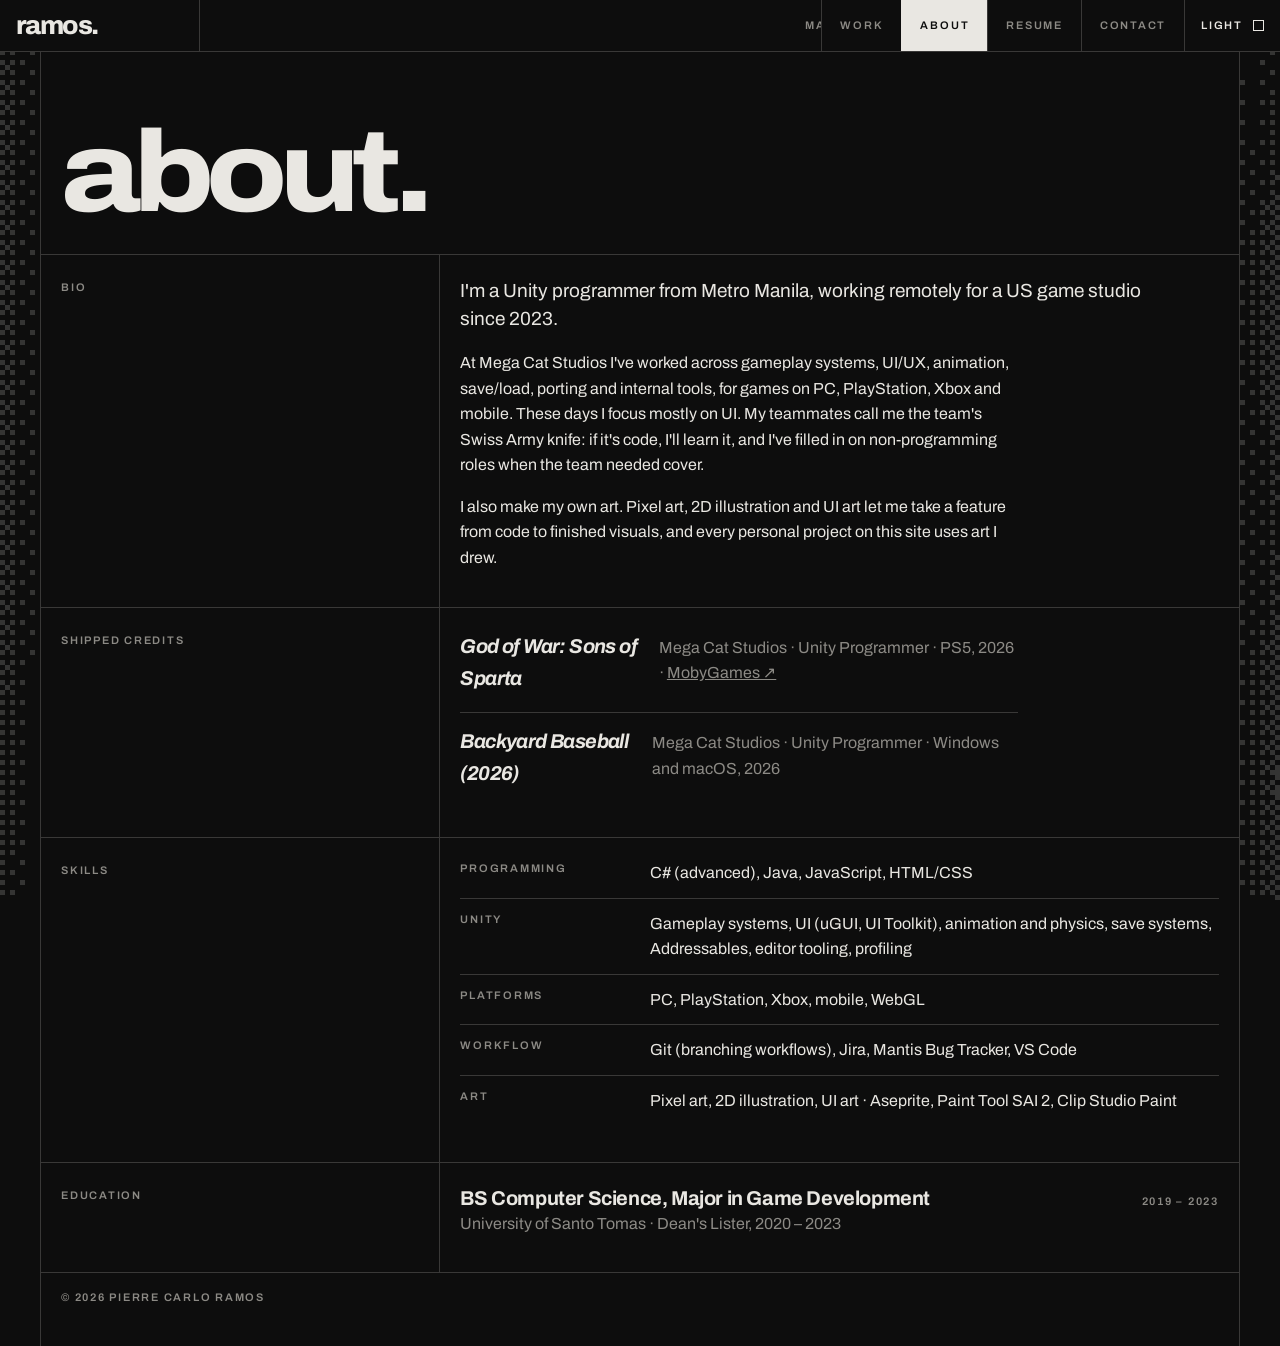
==== commit d0c700cf: "Add Credit Art And Background Dither - Updated Shipped Credits:     - Added official cover art for G" ====
--- a/docs/about.html
+++ b/docs/about.html
@@ -43,10 +43,9 @@
       <p>I also make my own art. Pixel art, 2D illustration and UI art let me take a feature from code to finished
       visuals, and every personal project on this site uses art I drew.</p></div></section>
     <section class="block" aria-labelledby="credits"><h2 id="credits">Shipped credits</h2><div class="body"><ul class="credits">
-        <li><span class="title"><i>God of War: Sons of Sparta</i></span><span class="meta">Mega Cat Studios · Unity Programmer</span></li>
-        <li><span class="title"><i>Backyard Baseball 2026</i></span><span class="meta">Mega Cat Studios · Unity Programmer</span></li>
-      </ul>
-      <p class="note">Studio projects are listed as credits only.</p></div></section>
+        <li><span class="title"><i>God of War: Sons of Sparta</i></span><span class="meta">Mega Cat Studios · Unity Programmer · PS5, 2026 · <a href="https://www.mobygames.com/game/255146/god-of-war-sons-of-sparta/credits/playstation-5/">MobyGames ↗</a></span></li>
+        <li><span class="title"><i>Backyard Baseball (2026)</i></span><span class="meta">Mega Cat Studios · Unity Programmer · Windows and macOS, 2026</span></li>
+      </ul></div></section>
     <section class="block" aria-labelledby="skills"><h2 id="skills">Skills</h2><div class="body"><dl class="skills">
         <dt>Programming</dt><dd>C# (advanced), Java, JavaScript, HTML/CSS</dd>
         <dt>Unity</dt><dd>Gameplay systems, UI (uGUI, UI Toolkit), animation and physics, save systems, Addressables, editor tooling, profiling</dd>
@@ -58,7 +57,7 @@
         <div class="entry-head"><h3>BS Computer Science, Major in Game Development</h3><span class="when">2019 – 2023</span></div>
         <p class="sub">University of Santo Tomas · Dean's Lister, 2020 – 2023</p>
       </div></div></section>
-  <footer class="foot cap"><span>© 2026 Pierre Carlo Ramos</span><span>Hand-built · HTML, CSS, a little JS</span></footer>
+  <footer class="foot cap"><span>© 2026 Pierre Carlo Ramos</span></footer>
   </main>
 <script src="js/main.js"></script>
 </body>
--- a/docs/css/style.css
+++ b/docs/css/style.css
@@ -61,7 +61,11 @@
 @keyframes tick { to { transform: translateX(-100%); } }
 
 /* Frame: every top-level block is a ruled row */
-.frame { max-width: var(--max); margin: 0 auto; border-left: 1px solid var(--line); border-right: 1px solid var(--line); }
+.frame {
+  position: relative; z-index: 1; max-width: var(--max); margin: 0 auto; background: var(--bg);
+  border-left: 1px solid var(--line); border-right: 1px solid var(--line); transition: background 0.35s;
+}
+.backdrop { position: fixed; inset: 0; z-index: 0; width: 100%; height: 100%; pointer-events: none; image-rendering: pixelated; }
 .frame > * { border-bottom: 1px solid var(--line); }
 .frame > p { padding: 20px var(--pad); }
 .row { display: grid; gap: 1px; background: var(--line); }
@@ -217,3 +221,9 @@
   .bar, .foot, .no-print { display: none !important; }
   .frame { border: 0; }
 }
+
+/* Shipped credits with official art */
+.credit .shot { margin-bottom: 14px; }
+.credit .fine { margin-top: 10px; font-size: 12px; color: var(--dim); }
+.credit .fine a { color: inherit; }
+.credit .fine a:hover { color: var(--ink); }
